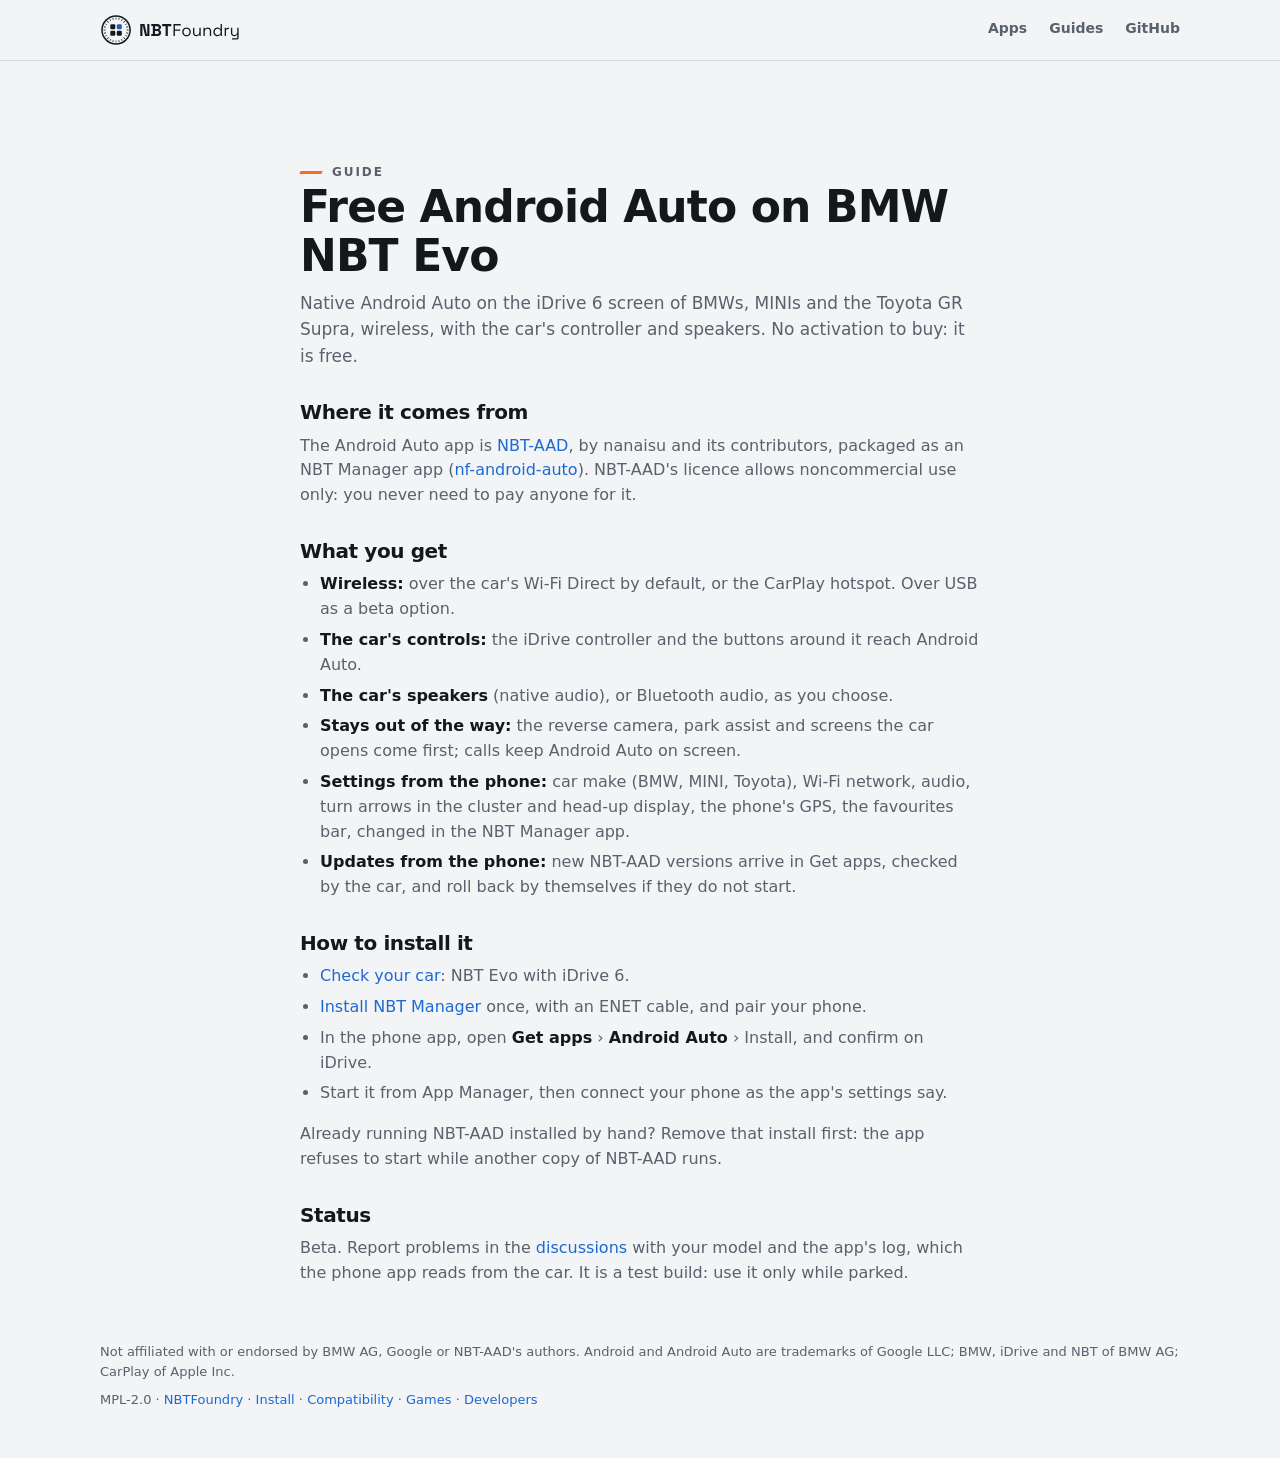
==== site/android-auto.html @ 51631a8d "Guides for search: install, compatibility (Supra, MINI), Android Auto, games, developers; structured" ====
<!doctype html>
<!-- SPDX-License-Identifier: MPL-2.0 -->
<html lang="en">
<head>
<meta charset="utf-8">
<meta name="viewport" content="width=device-width, initial-scale=1">
<title>Free Android Auto on BMW NBT Evo (iDrive 6) · NBTFoundry</title>
<meta name="description" content="Native, wireless Android Auto on BMW NBT Evo (iDrive 6) and Toyota GR Supra head units, free: NBT-AAD packaged as an app, installed and updated from your phone, no activation to buy.">
<meta name="color-scheme" content="light dark">
<link rel="canonical" href="https://nbtfoundry.github.io/android-auto.html">
<meta property="og:type" content="article">
<meta property="og:title" content="Free Android Auto on BMW NBT Evo (iDrive 6)">
<meta property="og:description" content="Native, wireless Android Auto on the iDrive screen, installed and updated from your phone. No activation to buy.">
<meta property="og:image" content="https://nbtfoundry.github.io/assets/share.png">
<link rel="icon" href="assets/mark-light.svg" media="(prefers-color-scheme: light)">
<link rel="icon" href="assets/mark-dark.svg" media="(prefers-color-scheme: dark)">
<link rel="stylesheet" href="style.css">
</head>
<body>
<header class="bar">
  <div class="wrap bar-inner">
    <a href="./" class="brand" aria-label="NBTFoundry">
      <picture>
        <source srcset="assets/logo-dark.svg" media="(prefers-color-scheme: dark)">
        <img src="assets/logo-light.svg" alt="NBTFoundry" height="32">
      </picture>
    </a>
    <nav><a href="./#apps">Apps</a><a href="./#guides">Guides</a><a href="https://github.com/NBTFoundry">GitHub</a></nav>
  </div>
</header>
<main class="wrap section prose">
  <p class="eyebrow">Guide</p>
  <h1>Free Android Auto on BMW NBT Evo</h1>
  <p class="lede-left">Native Android Auto on the iDrive 6 screen of BMWs, MINIs and the Toyota GR Supra,
    wireless, with the car's controller and speakers. No activation to buy: it is free.</p>

  <h2>Where it comes from</h2>
  <p>The Android Auto app is <a href="https://github.com/Sq00ky/Supra-iDrive6-Android-Auto">NBT-AAD</a>, by
    nanaisu and its contributors, packaged as an NBT Manager app
    (<a href="https://github.com/NBTFoundry/nf-android-auto">nf-android-auto</a>). NBT-AAD's licence allows
    noncommercial use only: you never need to pay anyone for it.</p>

  <h2>What you get</h2>
  <ul>
    <li><b>Wireless:</b> over the car's Wi-Fi Direct by default, or the CarPlay hotspot. Over USB as a beta option.</li>
    <li><b>The car's controls:</b> the iDrive controller and the buttons around it reach Android Auto.</li>
    <li><b>The car's speakers</b> (native audio), or Bluetooth audio, as you choose.</li>
    <li><b>Stays out of the way:</b> the reverse camera, park assist and screens the car opens come first;
      calls keep Android Auto on screen.</li>
    <li><b>Settings from the phone:</b> car make (BMW, MINI, Toyota), Wi-Fi network, audio, turn arrows in the cluster and head-up display,
      the phone's GPS, the favourites bar, changed in the NBT Manager app.</li>
    <li><b>Updates from the phone:</b> new NBT-AAD versions arrive in Get apps, checked by the car, and roll back
      by themselves if they do not start.</li>
  </ul>

  <h2>How to install it</h2>
  <ul>
    <li><a href="compatibility.html">Check your car</a>: NBT Evo with iDrive 6.</li>
    <li><a href="install.html">Install NBT Manager</a> once, with an ENET cable, and pair your phone.</li>
    <li>In the phone app, open <b>Get apps</b> › <b>Android Auto</b> › Install, and confirm on iDrive.</li>
    <li>Start it from App Manager, then connect your phone as the app's settings say.</li>
  </ul>
  <p>Already running NBT-AAD installed by hand? Remove that install first: the app refuses to start while another
    copy of NBT-AAD runs.</p>

  <h2>Status</h2>
  <p>Beta. Report problems in the <a href="https://github.com/orgs/NBTFoundry/discussions/categories/q-a">discussions</a>
    with your model and the app's log, which the phone app reads from the car. It is a test build: use it only while
    parked.</p>
</main>
<footer class="wrap footer">
  <p>Not affiliated with or endorsed by BMW AG, Google or NBT-AAD's authors. Android and Android Auto are
    trademarks of Google LLC; BMW, iDrive and NBT of BMW AG; CarPlay of Apple Inc.</p>
  <p>MPL-2.0 · <a href="./">NBTFoundry</a> · <a href="install.html">Install</a> ·
    <a href="compatibility.html">Compatibility</a> · <a href="games.html">Games</a> ·
    <a href="developers.html">Developers</a></p>
</footer>
</body>
</html>
---- site/style.css ----
/* SPDX-License-Identifier: MPL-2.0 */
:root {
  --page: #f3f4f6;
  --panel: #ffffff;
  --ink: #14171b;
  --muted: #59616c;
  --line: #d8dbe0;
  --accent: #1c69d4;
  --accent-ink: #ffffff;
  --accent-soft: #e5eefb;
  --glow: #ff6a1a;
  --amber: #b84a08;
  --ok: #18794e;
  --beta: #7a5200;
  --beta-soft: #faefd6;
  --warn-soft: #fdf1ef;
  --warn-line: #d9584a;
  --heart: #bf3989;
  --kofi: #ff5e5b;
  --tile-l: 46%;
  --r: 4px;
  --shadow: 0 1px 2px rgb(20 23 27 / 5%), 0 10px 28px rgb(20 23 27 / 6%);
}
@media (prefers-color-scheme: dark) {
  :root {
    --page: #0a0c0f;
    --panel: #13161b;
    --ink: #eef1f4;
    --muted: #9aa3ae;
    --line: #252a32;
    --accent: #5b9cf0;
    --accent-ink: #06121f;
    --accent-soft: #132238;
    --amber: #ff8a3d;
    --ok: #4cc38a;
    --beta: #efc875;
    --beta-soft: #2d2512;
    --warn-soft: #1f1416;
    --warn-line: #b6473c;
    --heart: #db61a2;
    --tile-l: 52%;
    --shadow: none;
  }
}
* { box-sizing: border-box; }
html { scroll-behavior: smooth; scroll-padding-top: 76px; }
body {
  margin: 0;
  background: var(--page);
  color: var(--ink);
  font: 16px/1.55 system-ui, -apple-system, "Segoe UI", Roboto, "Helvetica Neue", Arial, sans-serif;
  -webkit-font-smoothing: antialiased;
}
a { color: var(--accent); text-decoration: none; }
a:hover { text-decoration: underline; }
:focus-visible { outline: 2px solid var(--accent); outline-offset: 2px; }
h1, h2, h3 { line-height: 1.12; margin: 0; letter-spacing: -0.02em; }
p { margin: 0; }
figure { margin: 0; }
.wrap { max-width: 1120px; margin: 0 auto; padding: 0 20px; }

.bar {
  position: sticky; top: 0; z-index: 10;
  background: color-mix(in srgb, var(--page) 88%, transparent);
  backdrop-filter: saturate(1.4) blur(12px);
  border-bottom: 1px solid var(--line);
}
.bar-inner { display: flex; align-items: center; justify-content: space-between; height: 60px; gap: 16px; }
.brand img { display: block; height: 32px; width: auto; }
nav { display: flex; gap: 22px; font-size: 14px; font-weight: 600; }
nav a { color: var(--muted); padding: 6px 0; border-bottom: 2px solid transparent; }
nav a:hover { color: var(--ink); text-decoration: none; border-bottom-color: var(--glow); }
.nav-sponsor { display: inline-flex; align-items: center; gap: 6px; }
.nav-sponsor svg, .button.sponsor svg { color: var(--heart); }
.button.kofi svg { color: var(--kofi); }
.button svg { flex: none; }

/* The label over a heading: a slanted bar in the cockpit's amber. */
.eyebrow {
  display: flex; align-items: center; gap: 10px;
  color: var(--muted); font-weight: 700; font-size: 12px; letter-spacing: 0.16em; text-transform: uppercase;
}
.eyebrow::before { content: ""; flex: none; width: 22px; height: 3px; background: var(--glow); transform: skewX(-24deg); }

/* The hero is the car at night, in both themes. */
.hero {
  --ink: #f2f4f7; --muted: #aab3bf; --line: #2a3038; --panel: #12161c;
  --accent: #1c69d4; --accent-ink: #ffffff;
  color: var(--ink);
  background:
    radial-gradient(55% 42% at 50% 100%, rgb(255 106 26 / 16%), transparent 70%),
    radial-gradient(90% 60% at 50% 0%, rgb(28 105 212 / 26%), transparent 72%),
    #06080b;
  border-bottom: 1px solid #1c2128;
}
.hero-inner { padding-top: 76px; padding-bottom: 44px; text-align: center; }
.hero .eyebrow { justify-content: center; color: #c5ccd6; }
.hero h1 { font-size: clamp(34px, 5.6vw, 62px); margin-top: 18px; font-weight: 700; letter-spacing: -0.03em; }
.lede { max-width: 640px; margin: 20px auto 0; color: var(--muted); font-size: 18px; }
.actions { display: flex; gap: 12px; justify-content: center; flex-wrap: wrap; margin-top: 30px; }
.button {
  display: inline-flex; align-items: center; gap: 8px;
  padding: 12px 22px; border-radius: 3px; font-weight: 650; font-size: 15px;
  border: 1px solid var(--line); background: var(--panel); color: var(--ink);
}
.button:hover { text-decoration: none; border-color: var(--accent); }
.button.primary { background: var(--accent); border-color: var(--accent); color: var(--accent-ink); }
.button.primary:hover { filter: brightness(1.1); }
.button.ghost { background: transparent; border-color: rgb(255 255 255 / 38%); }
.button.ghost:hover { border-color: #fff; }

.display { max-width: 960px; margin: 56px auto 0; }
.display-screen {
  position: relative; aspect-ratio: 8 / 3; overflow: hidden; background: #000;
  border: 10px solid #040506; border-radius: 10px;
  box-shadow: 0 0 0 1px #2b313a, 0 34px 70px -24px #000, 0 60px 130px -40px rgb(255 106 26 / 38%);
}
.slide { position: absolute; inset: 0; display: block; opacity: 0; transition: opacity 0.8s ease; }
.slide.is-on { opacity: 1; }
.slide img { display: block; width: 100%; height: 100%; object-fit: cover; }
.display figcaption {
  display: flex; flex-wrap: wrap; align-items: center; justify-content: space-between; gap: 10px 20px;
  margin-top: 18px; font-size: 13px; color: #7f8996;
}
.display-tabs { display: flex; gap: 22px; }
.display-tabs button {
  appearance: none; background: none; border: 0; border-bottom: 2px solid transparent; padding: 4px 0;
  color: #98a2ae; font: 700 12px/1.4 inherit; font-family: inherit; letter-spacing: 0.14em; text-transform: uppercase;
  cursor: pointer;
}
.display-tabs button:hover { color: #fff; }
.display-tabs button.is-on { color: #fff; border-bottom-color: var(--glow); }

.fork { display: grid; grid-template-columns: repeat(auto-fit, minmax(280px, 1fr)); gap: 16px; padding-top: 28px; }
.fork-tile {
  position: relative; display: flex; flex-direction: column; gap: 8px; padding: 22px 56px 22px 24px;
  background: var(--panel); border: 1px solid var(--line); border-radius: var(--r); color: var(--ink);
  box-shadow: var(--shadow);
}
.fork-tile::after {
  content: "\2192"; position: absolute; right: 22px; top: 50%; translate: 0 -50%;
  font-size: 22px; color: var(--muted); transition: translate 0.15s ease, color 0.15s ease;
}
.fork-tile:hover { text-decoration: none; border-color: var(--accent); }
.fork-tile:hover::after { translate: 4px -50%; color: var(--accent); }
.fork-tile b { font-size: 22px; letter-spacing: -0.02em; line-height: 1.15; }
.fork-tile > span:last-child { color: var(--muted); font-size: 15px; }

.section { padding-top: 92px; }
.section-head { margin-bottom: 30px; }
.section-head h2 { font-size: clamp(26px, 3.6vw, 38px); font-weight: 700; margin-top: 12px; }
.section-head p:not(.eyebrow) { color: var(--muted); margin-top: 10px; font-size: 17px; max-width: 760px; }
.section-head b { color: var(--ink); }
.sub-head {
  margin: 40px 0 14px; color: var(--muted); font-size: 12px; font-weight: 700; letter-spacing: 0.16em;
  text-transform: uppercase;
}
.sub-head[hidden] { display: none; }

/* Applications: the featured ones with a capture, the others in a grid. */
.featured { display: grid; grid-template-columns: repeat(auto-fit, minmax(290px, 1fr)); gap: 16px; }
.app-grid { display: grid; grid-template-columns: repeat(auto-fill, minmax(250px, 1fr)); gap: 16px; }
.app-grid > .note { margin-top: 0; grid-column: 1 / -1; }
.card {
  display: flex; flex-direction: column; overflow: hidden;
  background: var(--panel); border: 1px solid var(--line); border-radius: var(--r); box-shadow: var(--shadow);
}
.cover { aspect-ratio: 8 / 3; background: #000; border-bottom: 1px solid var(--line); }
.cover img { display: block; width: 100%; height: 100%; object-fit: cover; }
.cover.plain {
  display: grid; place-items: center;
  background: radial-gradient(70% 90% at 50% 110%, rgb(28 105 212 / 45%), transparent 75%), #0a0d12;
}
.cover.plain .tile, .cover.plain .tile img { width: 72px; height: 72px; }
.card-body { display: flex; flex-direction: column; gap: 12px; padding: 18px 20px 14px; flex: 1; }
.card-head { display: flex; gap: 14px; align-items: center; }
.tile {
  flex: none; width: 48px; height: 48px; border-radius: 8px;
  display: grid; place-items: center; color: #fff; font-weight: 800; font-size: 18px; letter-spacing: -0.02em;
  background: linear-gradient(140deg, hsl(var(--hue) 62% calc(var(--tile-l) + 8%)), hsl(calc(var(--hue) + 28) 58% calc(var(--tile-l) - 10%)));
}
.tile img { display: block; width: 48px; height: 48px; border-radius: 8px; }
.app-grid .card-head { flex-direction: column; align-items: flex-start; gap: 12px; }
.card h3 { font-size: 18px; }
.kind { color: var(--muted); font-size: 13px; margin-top: 4px; }
.chip {
  display: inline-block; font-size: 11px; font-weight: 700; letter-spacing: 0.06em; text-transform: uppercase;
  padding: 1px 7px; border-radius: 2px; background: var(--accent-soft); color: var(--accent); vertical-align: 1px;
}
.chip.beta { background: var(--beta-soft); color: var(--beta); }
.chip.soon { background: transparent; color: var(--muted); border: 1px solid var(--line); }
.summary { color: var(--muted); flex: 1; font-size: 15px; }
.more { border-top: 1px solid var(--line); padding-top: 10px; font-size: 13px; color: var(--muted); }
.more summary { cursor: pointer; font-weight: 650; }
.more summary:hover { color: var(--ink); }
.more dl { margin: 10px 0 0; display: grid; gap: 3px; }
.more dl div { display: flex; gap: 8px; }
.more dt { flex: none; width: 64px; }
.more dd { margin: 0; color: var(--ink); }
.more-links { display: flex; flex-wrap: wrap; gap: 4px 14px; margin: 10px 0 4px; font-weight: 600; }
.note { margin-top: 20px; color: var(--muted); font-size: 14px; }
#support .actions { justify-content: flex-start; margin-top: 0; }

/* Will it work on my car? */
.compat { display: grid; grid-template-columns: repeat(auto-fit, minmax(260px, 1fr)); gap: 16px; align-items: start; }
.compat-screen svg { display: block; width: 100%; height: auto; background: #0a0d12; border: 6px solid #040506; border-radius: 6px; box-shadow: 0 0 0 1px var(--line); }
.compat-screen figcaption { margin-top: 12px; font-size: 15px; color: var(--muted); }
.compat-screen.ok b { color: var(--ok); }
.compat-screen.no b { color: var(--amber); }
.checks { list-style: none; margin: 0; padding: 0; display: grid; }
.checks li { display: grid; gap: 2px; padding: 12px 0; border-top: 1px solid var(--line); font-size: 15px; }
.checks li:first-child { border-top: 0; padding-top: 0; }
.checks span { color: var(--muted); }

.needs { list-style: none; margin: 0 0 16px; padding: 0; display: grid; grid-template-columns: repeat(auto-fit, minmax(260px, 1fr)); gap: 16px; }
.needs li { display: flex; gap: 14px; align-items: flex-start; padding: 16px 0; border-top: 1px solid var(--line); }
.needs svg { flex: none; width: 28px; height: 28px; fill: none; stroke: var(--accent); stroke-width: 1.6; stroke-linecap: round; stroke-linejoin: round; }
.needs div { display: grid; gap: 2px; font-size: 15px; }
.needs span { color: var(--muted); }

.steps { list-style: none; padding: 0; margin: 0; counter-reset: step;
  display: grid; grid-template-columns: repeat(auto-fit, minmax(260px, 1fr)); gap: 16px; }
.steps li {
  counter-increment: step; background: var(--panel); border: 1px solid var(--line); border-top: 2px solid var(--accent);
  border-radius: var(--r); padding: 20px 22px 22px; display: flex; flex-direction: column; gap: 10px; box-shadow: var(--shadow);
}
.steps li::before {
  content: counter(step, decimal-leading-zero); color: var(--amber);
  font-weight: 700; font-size: 13px; letter-spacing: 0.16em;
}
.steps h3 { font-size: 19px; }
.steps p { color: var(--muted); }
.steps b { color: var(--ink); }
.fine { font-size: 14px; }
.release { margin-top: auto; padding-top: 12px; border-top: 1px solid var(--line); font-size: 14px; color: var(--muted);
  display: flex; flex-wrap: wrap; gap: 8px; align-items: center; }
.release b { color: var(--ink); }
.flow { margin-top: 28px; }
.flow figure { display: grid; grid-template-columns: minmax(0, 3fr) minmax(0, 2fr); gap: 14px 32px; align-items: center; }
.flow img { display: block; width: 100%; height: auto; border-radius: var(--r); border: 1px solid var(--line); background: var(--panel); }
.flow figcaption { color: var(--muted); }
.flow figcaption b { display: block; margin-bottom: 4px; color: var(--ink); font-size: 19px; }
.pair { margin: 16px 0 0; }
.pair img { display: block; width: 100%; height: auto; border-radius: var(--r); border: 1px solid var(--line); background: #0a0d12; }
.pair figcaption { margin-top: 10px; font-size: 14px; color: var(--muted); }

.features { list-style: none; padding: 0; margin: 0;
  display: grid; grid-template-columns: repeat(auto-fit, minmax(220px, 1fr)); gap: 30px 24px; }
.features h3 { font-size: 16px; }
.features h3::before { content: ""; display: block; width: 22px; height: 3px; background: var(--glow); transform: skewX(-24deg); margin-bottom: 12px; }
.features p { color: var(--muted); margin-top: 6px; font-size: 15px; }

.faq { display: grid; grid-template-columns: repeat(auto-fit, minmax(340px, 1fr)); column-gap: 48px; align-items: start; }
.faq details { border-top: 1px solid var(--line); }
.faq summary {
  display: flex; justify-content: space-between; align-items: center; gap: 16px;
  padding: 16px 0; font-weight: 650; font-size: 17px; cursor: pointer; list-style: none;
}
.faq summary::-webkit-details-marker { display: none; }
.faq summary::after { content: "+"; flex: none; color: var(--muted); font-size: 22px; font-weight: 400; line-height: 1; transition: rotate 0.15s ease; }
.faq details[open] summary::after { rotate: 45deg; color: var(--amber); }
.faq summary:hover { color: var(--accent); }
.faq p { color: var(--muted); padding: 0 32px 18px 0; }

/* Developers: a dark band in both themes, like the hero. */
.band {
  --ink: #f2f4f7; --muted: #a3acb8; --line: #272d36; --panel: #12161c; --accent: #6aa6f5; --shadow: none;
  margin-top: 92px; padding: 84px 0; color: var(--ink);
  background: radial-gradient(70% 80% at 100% 0%, rgb(28 105 212 / 20%), transparent 70%), #080a0d;
  border-block: 1px solid #1c2128;
}
.links { display: grid; grid-template-columns: repeat(auto-fit, minmax(300px, 1fr)); gap: 12px; }
.links a {
  display: flex; flex-direction: column; gap: 4px; padding: 18px 20px; border-radius: var(--r);
  background: var(--panel); border: 1px solid var(--line); color: var(--ink);
}
.links a:hover { border-color: var(--accent); text-decoration: none; }
.links span { color: var(--muted); font-size: 14px; }

.warning { background: var(--warn-soft); border: 1px solid var(--line); border-left: 3px solid var(--warn-line); border-radius: var(--r); padding: 18px 20px; font-size: 15px; }
.footer { padding-top: 56px; padding-bottom: 48px; color: var(--muted); font-size: 13px; display: grid; gap: 8px; }

@media (max-width: 980px) {
  nav a:nth-child(2), nav a:nth-child(4), nav a:nth-child(6) { display: none; }
}
@media (max-width: 640px) {
  nav a:not(:first-child):not(:last-child) { display: none; }
  .hero-inner { padding-top: 52px; }
  .display { margin-top: 40px; }
  .display-screen { border-width: 6px; border-radius: 7px; }
  .display figcaption { justify-content: center; text-align: center; }
  .section { padding-top: 68px; }
  .band { margin-top: 68px; padding: 60px 0; }
  .faq p { padding-right: 0; }
  .flow figure { grid-template-columns: minmax(0, 1fr); }
}
@media (prefers-reduced-motion: reduce) {
  html { scroll-behavior: auto; }
  .slide, .fork-tile::after, .faq summary::after { transition: none; }
}

.prose { max-width: 720px; }
.prose h1 { font-size: clamp(30px, 5vw, 44px); font-weight: 700; }
.prose h2 { font-size: 20px; margin-top: 32px; }
.prose p, .prose ul { margin-top: 10px; color: var(--muted); }
.prose ul { padding-left: 20px; }
.prose li { margin-top: 6px; }
.prose b { color: var(--ink); }
.lede-left { font-size: 17px; }
code { font-size: 0.92em; }
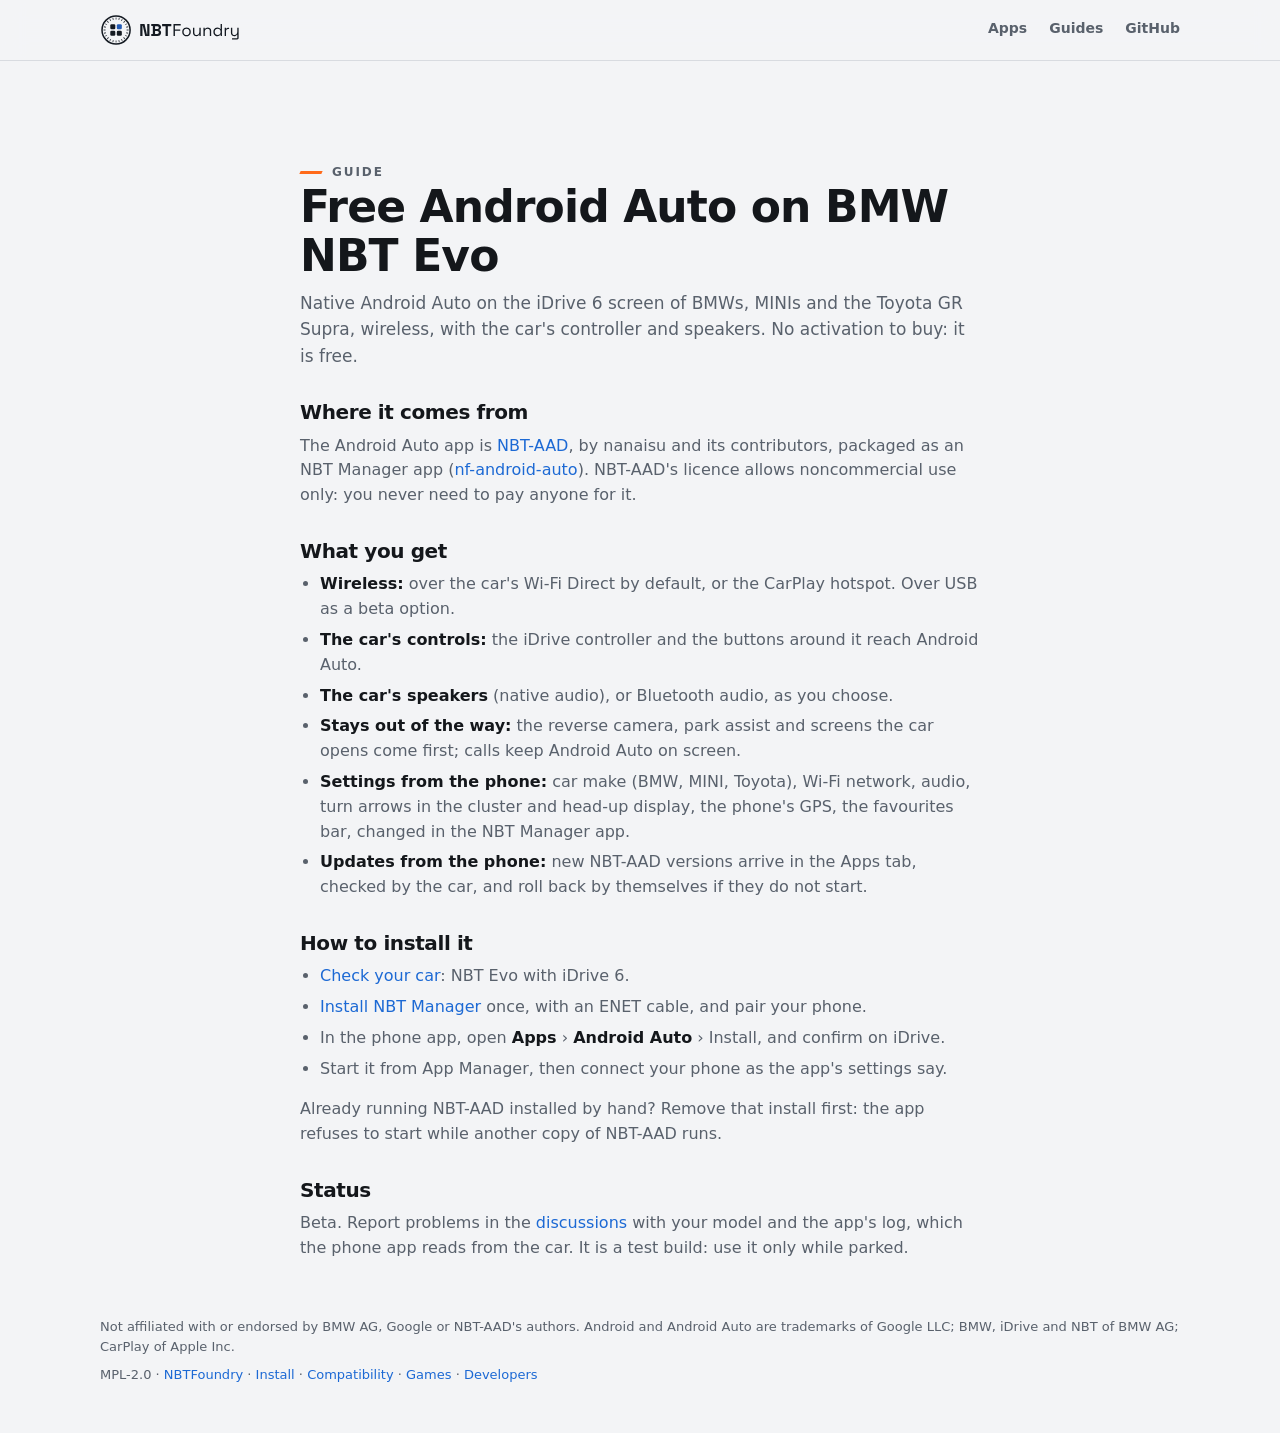
==== commit ea1508ef: "The phone app's tab is Apps (phone app 0.2.0), not Get apps" ====
--- a/site/android-auto.html
+++ b/site/android-auto.html
@@ -49,7 +49,7 @@
       calls keep Android Auto on screen.</li>
     <li><b>Settings from the phone:</b> car make (BMW, MINI, Toyota), Wi-Fi network, audio, turn arrows in the cluster and head-up display,
       the phone's GPS, the favourites bar, changed in the NBT Manager app.</li>
-    <li><b>Updates from the phone:</b> new NBT-AAD versions arrive in Get apps, checked by the car, and roll back
+    <li><b>Updates from the phone:</b> new NBT-AAD versions arrive in the Apps tab, checked by the car, and roll back
       by themselves if they do not start.</li>
   </ul>
 
@@ -57,7 +57,7 @@
   <ul>
     <li><a href="compatibility.html">Check your car</a>: NBT Evo with iDrive 6.</li>
     <li><a href="install.html">Install NBT Manager</a> once, with an ENET cable, and pair your phone.</li>
-    <li>In the phone app, open <b>Get apps</b> › <b>Android Auto</b> › Install, and confirm on iDrive.</li>
+    <li>In the phone app, open <b>Apps</b> › <b>Android Auto</b> › Install, and confirm on iDrive.</li>
     <li>Start it from App Manager, then connect your phone as the app's settings say.</li>
   </ul>
   <p>Already running NBT-AAD installed by hand? Remove that install first: the app refuses to start while another
--- a/site/style.css
+++ b/site/style.css
@@ -240,6 +240,18 @@
 .flow img { display: block; width: 100%; height: auto; border-radius: var(--r); border: 1px solid var(--line); background: var(--panel); }
 .flow figcaption { color: var(--muted); }
 .flow figcaption b { display: block; margin-bottom: 4px; color: var(--ink); font-size: 19px; }
+/* Slides outside the hero: the themes. */
+.switch { margin: 24px 0 0; }
+.switch-stage { position: relative; aspect-ratio: 8 / 3; overflow: hidden; border-radius: var(--r); border: 1px solid var(--line); background: #0a0d12; }
+.switch figcaption { display: flex; flex-wrap: wrap; align-items: center; justify-content: space-between; gap: 10px 20px; margin-top: 12px; font-size: 14px; color: var(--muted); }
+.switch-tabs { display: flex; gap: 22px; }
+.switch-tabs button {
+  appearance: none; background: none; border: 0; border-bottom: 2px solid transparent; padding: 4px 0;
+  color: var(--muted); font: 700 12px/1.4 inherit; font-family: inherit; letter-spacing: 0.14em; text-transform: uppercase;
+  cursor: pointer;
+}
+.switch-tabs button:hover, .switch-tabs button.is-on { color: var(--ink); }
+.switch-tabs button.is-on { border-bottom-color: var(--glow); }
 .pair { margin: 16px 0 0; }
 .pair img { display: block; width: 100%; height: auto; border-radius: var(--r); border: 1px solid var(--line); background: #0a0d12; }
 .pair figcaption { margin-top: 10px; font-size: 14px; color: var(--muted); }
@@ -307,4 +319,10 @@
 .prose li { margin-top: 6px; }
 .prose b { color: var(--ink); }
 .lede-left { font-size: 17px; }
+/* Numbered steps inside a guide: one column, the number beside the title. */
+.prose .steps { grid-template-columns: minmax(0, 1fr); gap: 12px; margin-top: 28px; }
+.prose .steps li { display: grid; grid-template-columns: auto minmax(0, 1fr); gap: 8px 16px; margin-top: 0; align-items: baseline; }
+.prose .steps li > * { grid-column: 2; margin-top: 0; }
+.prose .steps li::before { grid-row: 1; }
+.prose .steps .button { justify-self: start; margin-top: 6px; }
 code { font-size: 0.92em; }
